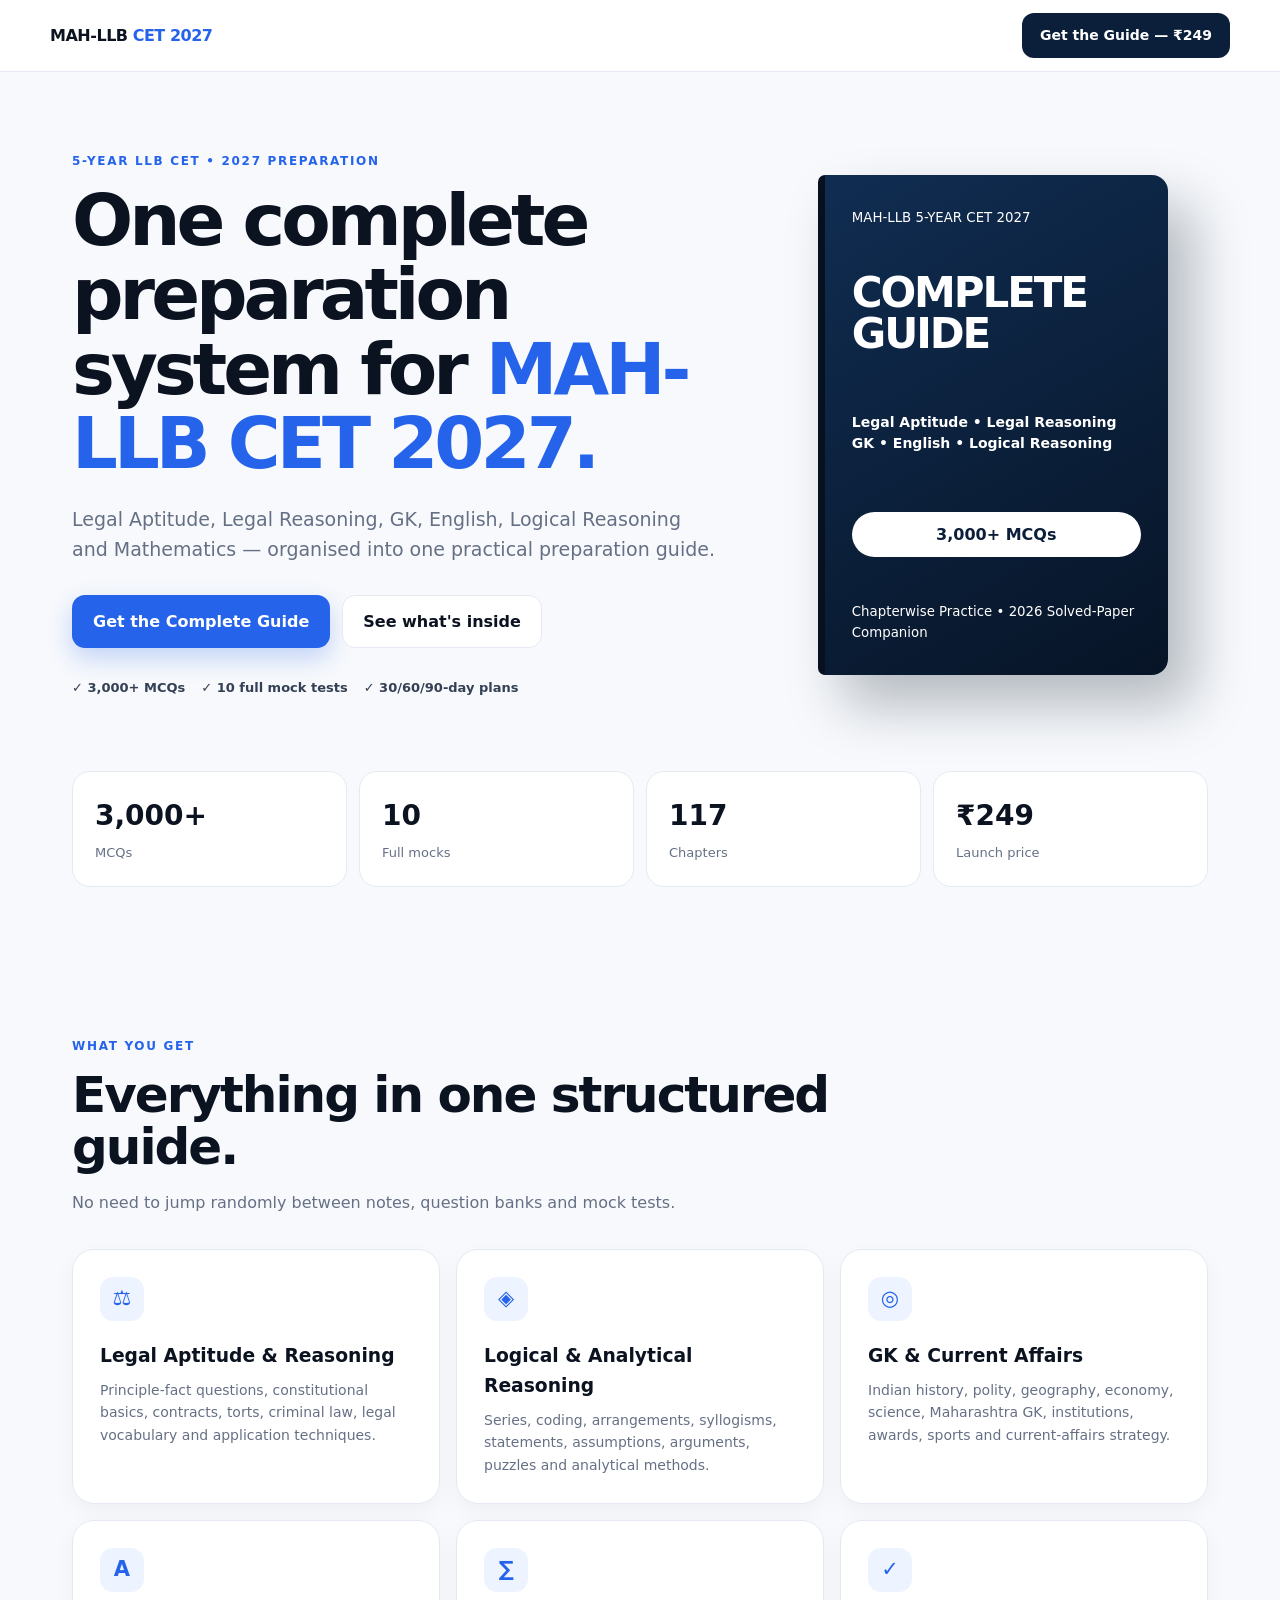
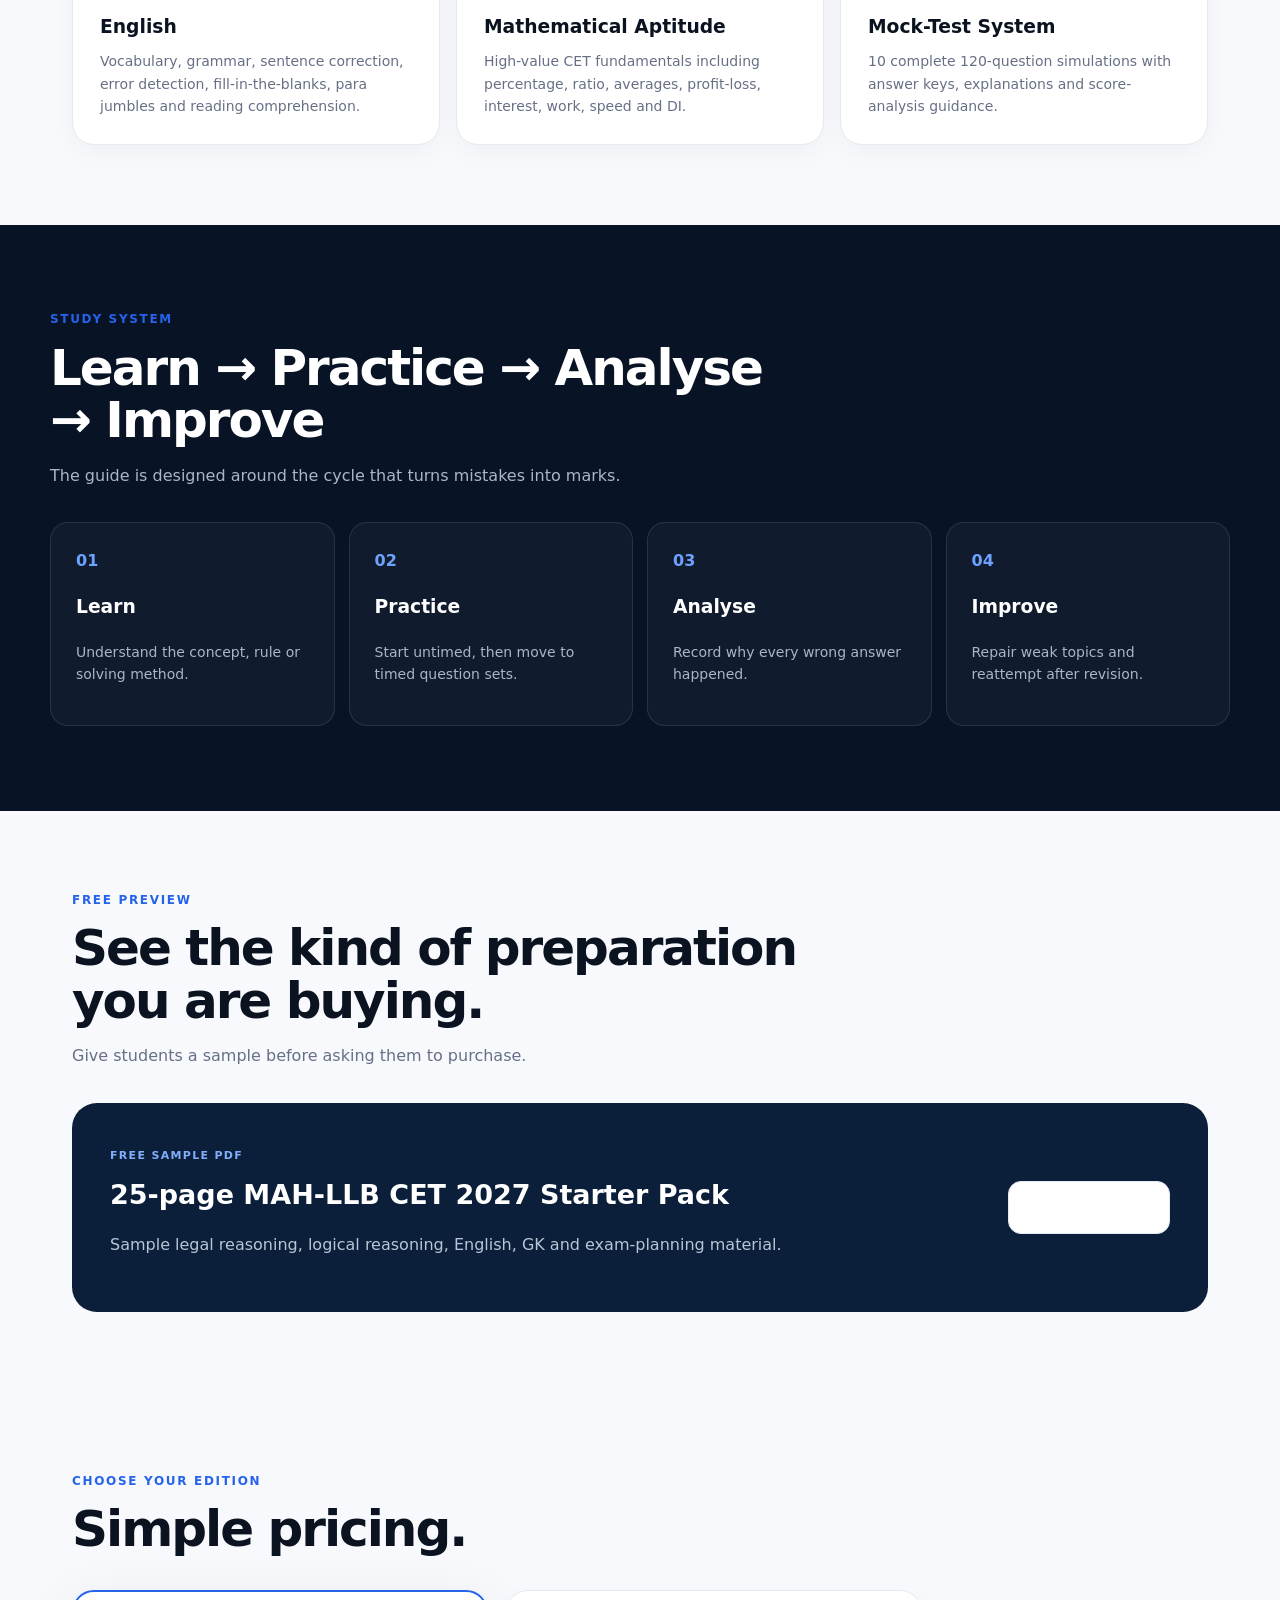
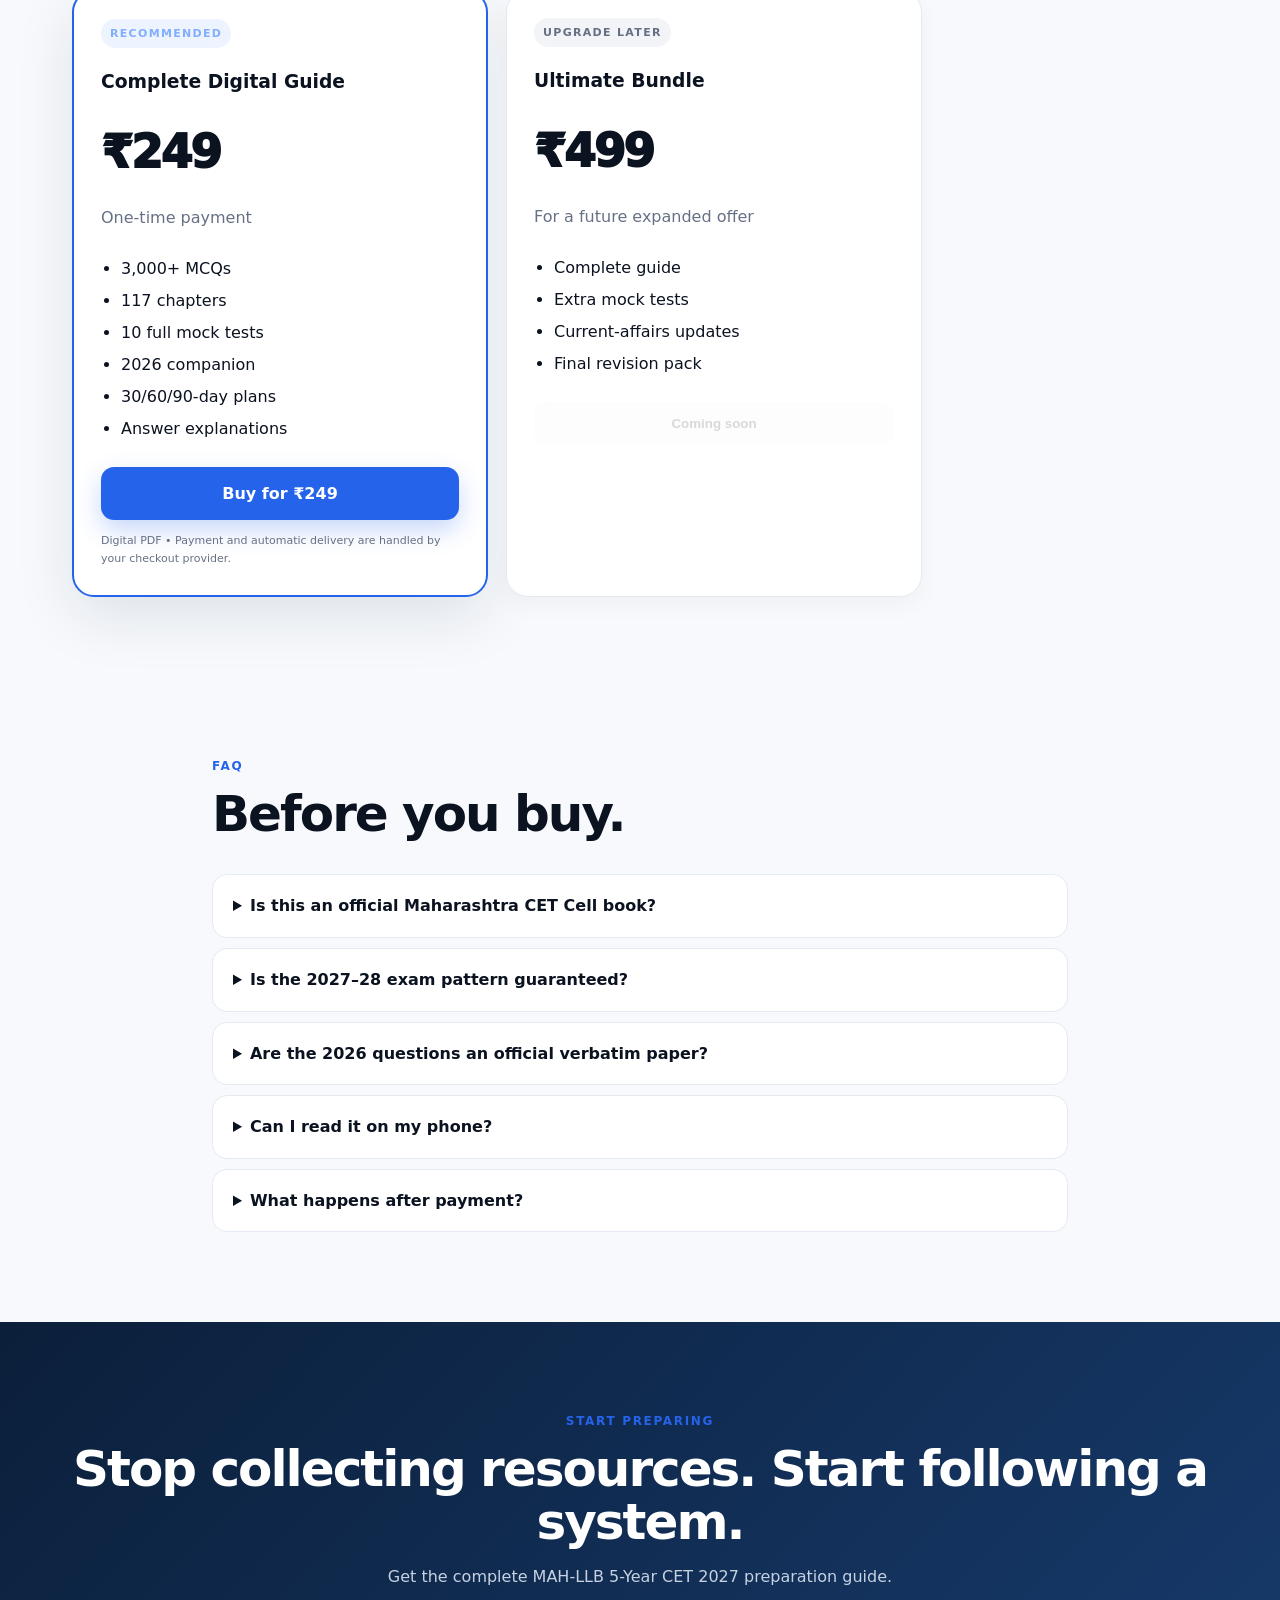
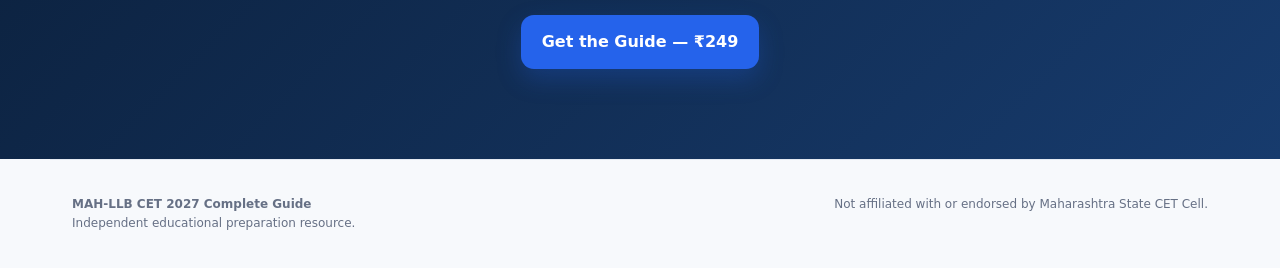
==== index.html @ 89634e78 "Add files via upload" ====
<!doctype html>
<html lang="en">
<head>
  <meta charset="utf-8">
  <meta name="viewport" content="width=device-width, initial-scale=1">
  <meta name="description" content="MAH-LLB 5-Year CET 2027 Complete Guide — 3,000+ MCQs, chapterwise practice, 2026 solved-paper companion and full mock tests.">
  <title>MAH-LLB CET 2027 Complete Guide | 3,000+ MCQs</title>
  <link rel="stylesheet" href="style.css">
</head>
<body>
  <header class="nav">
    <a class="brand" href="#top">MAH-LLB <span>CET 2027</span></a>
    <a class="nav-cta" href="#buy">Get the Guide — ₹249</a>
  </header>

  <main id="top">
    <section class="hero">
      <div class="hero-copy">
        <div class="eyebrow">5-YEAR LLB CET • 2027 PREPARATION</div>
        <h1>One complete preparation system for <span>MAH-LLB CET 2027.</span></h1>
        <p class="lead">Legal Aptitude, Legal Reasoning, GK, English, Logical Reasoning and Mathematics — organised into one practical preparation guide.</p>
        <div class="hero-actions">
          <a class="btn primary" href="#buy">Get the Complete Guide</a>
          <a class="btn secondary" href="#inside">See what's inside</a>
        </div>
        <div class="trust-row">
          <span>✓ 3,000+ MCQs</span>
          <span>✓ 10 full mock tests</span>
          <span>✓ 30/60/90-day plans</span>
        </div>
      </div>
      <div class="book-card" aria-label="Book preview">
        <div class="book-cover">
          <small>MAH-LLB 5-YEAR CET 2027</small>
          <strong>COMPLETE<br>GUIDE</strong>
          <p>Legal Aptitude • Legal Reasoning<br>GK • English • Logical Reasoning</p>
          <div class="cover-badge">3,000+ MCQs</div>
          <small>Chapterwise Practice • 2026 Solved-Paper Companion</small>
        </div>
      </div>
    </section>

    <section class="stats">
      <div><b>3,000+</b><span>MCQs</span></div>
      <div><b>10</b><span>Full mocks</span></div>
      <div><b>117</b><span>Chapters</span></div>
      <div><b>₹249</b><span>Launch price</span></div>
    </section>

    <section id="inside" class="section">
      <div class="section-head">
        <div class="eyebrow">WHAT YOU GET</div>
        <h2>Everything in one structured guide.</h2>
        <p>No need to jump randomly between notes, question banks and mock tests.</p>
      </div>
      <div class="grid">
        <article><div class="icon">⚖</div><h3>Legal Aptitude & Reasoning</h3><p>Principle-fact questions, constitutional basics, contracts, torts, criminal law, legal vocabulary and application techniques.</p></article>
        <article><div class="icon">◈</div><h3>Logical & Analytical Reasoning</h3><p>Series, coding, arrangements, syllogisms, statements, assumptions, arguments, puzzles and analytical methods.</p></article>
        <article><div class="icon">◎</div><h3>GK & Current Affairs</h3><p>Indian history, polity, geography, economy, science, Maharashtra GK, institutions, awards, sports and current-affairs strategy.</p></article>
        <article><div class="icon">A</div><h3>English</h3><p>Vocabulary, grammar, sentence correction, error detection, fill-in-the-blanks, para jumbles and reading comprehension.</p></article>
        <article><div class="icon">∑</div><h3>Mathematical Aptitude</h3><p>High-value CET fundamentals including percentage, ratio, averages, profit-loss, interest, work, speed and DI.</p></article>
        <article><div class="icon">✓</div><h3>Mock-Test System</h3><p>10 complete 120-question simulations with answer keys, explanations and score-analysis guidance.</p></article>
      </div>
    </section>

    <section class="dark-section">
      <div class="section-head">
        <div class="eyebrow">STUDY SYSTEM</div>
        <h2>Learn → Practice → Analyse → Improve</h2>
        <p>The guide is designed around the cycle that turns mistakes into marks.</p>
      </div>
      <div class="steps">
        <div><b>01</b><h3>Learn</h3><p>Understand the concept, rule or solving method.</p></div>
        <div><b>02</b><h3>Practice</h3><p>Start untimed, then move to timed question sets.</p></div>
        <div><b>03</b><h3>Analyse</h3><p>Record why every wrong answer happened.</p></div>
        <div><b>04</b><h3>Improve</h3><p>Repair weak topics and reattempt after revision.</p></div>
      </div>
    </section>

    <section class="section preview">
      <div class="section-head">
        <div class="eyebrow">FREE PREVIEW</div>
        <h2>See the kind of preparation you are buying.</h2>
        <p>Give students a sample before asking them to purchase.</p>
      </div>
      <div class="preview-box">
        <div>
          <span class="preview-label">FREE SAMPLE PDF</span>
          <h3>25-page MAH-LLB CET 2027 Starter Pack</h3>
          <p>Sample legal reasoning, logical reasoning, English, GK and exam-planning material.</p>
        </div>
        <a class="btn secondary" href="sample.html">Open Sample</a>
      </div>
    </section>

    <section class="section plans">
      <div class="section-head">
        <div class="eyebrow">CHOOSE YOUR EDITION</div>
        <h2>Simple pricing.</h2>
      </div>
      <div class="pricing">
        <article class="price-card featured">
          <span class="pill">RECOMMENDED</span>
          <h3>Complete Digital Guide</h3>
          <div class="price">₹249</div>
          <p class="muted">One-time payment</p>
          <ul>
            <li>3,000+ MCQs</li><li>117 chapters</li><li>10 full mock tests</li><li>2026 companion</li><li>30/60/90-day plans</li><li>Answer explanations</li>
          </ul>
          <a id="buy" class="btn primary wide" href="#" data-checkout>Buy for ₹249</a>
          <small>Digital PDF • Payment and automatic delivery are handled by your checkout provider.</small>
        </article>
        <article class="price-card">
          <span class="pill subtle">UPGRADE LATER</span>
          <h3>Ultimate Bundle</h3>
          <div class="price">₹499</div>
          <p class="muted">For a future expanded offer</p>
          <ul><li>Complete guide</li><li>Extra mock tests</li><li>Current-affairs updates</li><li>Final revision pack</li></ul>
          <button class="btn disabled wide" disabled>Coming soon</button>
        </article>
      </div>
    </section>

    <section class="section faq">
      <div class="section-head"><div class="eyebrow">FAQ</div><h2>Before you buy.</h2></div>
      <details><summary>Is this an official Maharashtra CET Cell book?</summary><p>No. It is an independent preparation resource and must not be represented as an official CET Cell publication.</p></details>
      <details><summary>Is the 2027–28 exam pattern guaranteed?</summary><p>No. The guide uses the latest verified 2026–27 brochure as its baseline. Students should verify the official 2027–28 brochure when released.</p></details>
      <details><summary>Are the 2026 questions an official verbatim paper?</summary><p>No. The companion is clearly labelled as reconstructed/original practice material and should not be marketed as an official verbatim paper.</p></details>
      <details><summary>Can I read it on my phone?</summary><p>Yes. The PDF is designed for A4 printing while using readable typography for mobile PDF viewers.</p></details>
      <details><summary>What happens after payment?</summary><p>Your checkout provider should automatically show or email the digital download. Configure the payment link before launch.</p></details>
    </section>

    <section class="final-cta">
      <div class="eyebrow">START PREPARING</div>
      <h2>Stop collecting resources. Start following a system.</h2>
      <p>Get the complete MAH-LLB 5-Year CET 2027 preparation guide.</p>
      <a class="btn primary" href="#buy">Get the Guide — ₹249</a>
    </section>
  </main>

  <footer>
    <div><strong>MAH-LLB CET 2027 Complete Guide</strong><br><span>Independent educational preparation resource.</span></div>
    <div>Not affiliated with or endorsed by Maharashtra State CET Cell.</div>
  </footer>

  <script src="script.js"></script>
</body>
</html>
---- style.css ----
:root{
  --bg:#f7f9fc;--card:#fff;--ink:#0b1220;--muted:#667085;--navy:#0b1f3a;
  --blue:#2563eb;--blue2:#1d4ed8;--line:#e5eaf2;--soft:#eef4ff;--dark:#081426;
  --shadow:0 20px 60px rgba(12,31,58,.10);--radius:22px;
}
*{box-sizing:border-box}html{scroll-behavior:smooth}body{margin:0;font-family:Inter,ui-sans-serif,system-ui,-apple-system,Segoe UI,Roboto,Arial,sans-serif;color:var(--ink);background:var(--bg);line-height:1.6}
a{text-decoration:none;color:inherit}.nav{height:72px;padding:0 max(22px,calc((100% - 1180px)/2));display:flex;align-items:center;justify-content:space-between;background:rgba(255,255,255,.92);border-bottom:1px solid var(--line);position:sticky;top:0;z-index:20;backdrop-filter:blur(12px)}
.brand{font-weight:900;letter-spacing:-.03em}.brand span{color:var(--blue)}.nav-cta{background:var(--navy);color:#fff;padding:11px 18px;border-radius:12px;font-weight:800;font-size:14px}
.hero{max-width:1180px;margin:auto;padding:80px 22px 72px;display:grid;grid-template-columns:1.2fr .8fr;gap:60px;align-items:center}.eyebrow{font-size:12px;font-weight:900;letter-spacing:.14em;color:var(--blue);margin-bottom:12px}.hero h1{font-size:clamp(42px,6vw,72px);line-height:1.03;letter-spacing:-.055em;margin:0 0 24px}.hero h1 span{color:var(--blue)}.lead{font-size:19px;color:var(--muted);max-width:680px}.hero-actions{display:flex;gap:12px;flex-wrap:wrap;margin:30px 0}.btn{display:inline-flex;justify-content:center;align-items:center;border-radius:13px;padding:13px 20px;font-weight:900;border:1px solid transparent;cursor:pointer}.primary{background:var(--blue);color:#fff;box-shadow:0 10px 25px rgba(37,99,235,.25)}.primary:hover{background:var(--blue2)}.secondary{background:#fff;border-color:var(--line)}.wide{width:100%}.disabled{opacity:.5;cursor:not-allowed}.trust-row{display:flex;gap:16px;flex-wrap:wrap;font-size:13px;color:#344054;font-weight:700}
.book-card{display:flex;justify-content:center}.book-cover{width:min(350px,80vw);aspect-ratio:.70;background:linear-gradient(150deg,#102d52,#071426);color:#fff;border-radius:7px 16px 16px 7px;box-shadow:25px 30px 55px rgba(8,20,38,.28);padding:32px 27px;display:flex;flex-direction:column;justify-content:space-between;min-height:490px;border-left:7px solid #06101f}.book-cover strong{font-size:42px;line-height:.98;letter-spacing:-.05em}.book-cover p{font-weight:700;font-size:14px;line-height:1.5}.cover-badge{background:#fff;color:#0b1f3a;border-radius:99px;padding:10px 14px;font-weight:900;text-align:center}
.stats{max-width:1180px;margin:0 auto 70px;padding:0 22px;display:grid;grid-template-columns:repeat(4,1fr);gap:12px}.stats div{background:#fff;border:1px solid var(--line);padding:22px;border-radius:18px}.stats b{display:block;font-size:28px}.stats span{color:var(--muted);font-size:13px}
.section{max-width:1180px;margin:auto;padding:80px 22px}.section-head{max-width:760px;margin-bottom:34px}.section h2,.dark-section h2,.final-cta h2{font-size:clamp(32px,4vw,50px);line-height:1.05;letter-spacing:-.04em;margin:0 0 12px}.section-head p{color:var(--muted)}.grid{display:grid;grid-template-columns:repeat(3,1fr);gap:16px}.grid article,.price-card,.sample-card{background:var(--card);border:1px solid var(--line);border-radius:var(--radius);padding:27px;box-shadow:0 8px 25px rgba(15,23,42,.04)}.icon{width:44px;height:44px;border-radius:13px;background:var(--soft);display:grid;place-items:center;color:var(--blue);font-weight:900;font-size:21px;margin-bottom:20px}.grid h3{margin:0 0 8px}.grid p{margin:0;color:var(--muted);font-size:14px}
.dark-section{background:var(--dark);color:#fff;padding:85px max(22px,calc((100% - 1180px)/2))}.dark-section .section-head{max-width:720px}.dark-section .section-head p{color:#aab6c8}.steps{display:grid;grid-template-columns:repeat(4,1fr);gap:14px}.steps div{border:1px solid rgba(255,255,255,.1);border-radius:18px;padding:25px;background:rgba(255,255,255,.035)}.steps b{color:#6ea2ff}.steps p{color:#aab6c8;font-size:14px}
.preview-box{background:var(--navy);color:#fff;border-radius:25px;padding:38px;display:flex;align-items:center;justify-content:space-between;gap:25px}.preview-box p{color:#b9c5d6}.preview-label,.pill{font-size:11px;font-weight:900;letter-spacing:.12em;color:#82aefc}.preview-box h3{font-size:27px;margin:7px 0}
.pricing{display:grid;grid-template-columns:1fr 1fr;gap:18px;max-width:850px}.price-card{position:relative}.price-card.featured{border:2px solid var(--blue);box-shadow:var(--shadow)}.pill{display:inline-block;background:var(--soft);padding:6px 9px;border-radius:99px}.pill.subtle{color:var(--muted);background:#f2f4f7}.price{font-size:46px;font-weight:950;letter-spacing:-.05em;margin:10px 0}.muted{color:var(--muted)}.price-card ul{padding-left:20px;line-height:2;margin:22px 0}.price-card small{display:block;color:var(--muted);margin-top:12px;font-size:11px}
.faq{max-width:900px}.faq details{background:#fff;border:1px solid var(--line);border-radius:15px;margin:10px 0;padding:18px 20px}.faq summary{cursor:pointer;font-weight:800}.faq details p{color:var(--muted)}
.final-cta{background:linear-gradient(135deg,#0b1f3a,#173b6d);color:#fff;text-align:center;padding:90px 22px}.final-cta p{color:#c6d2e2;margin-bottom:25px}
footer{max-width:1180px;margin:auto;padding:35px 22px;display:flex;justify-content:space-between;gap:25px;color:var(--muted);font-size:12px;border-top:1px solid var(--line)}
.sample-page{max-width:900px;margin:auto;padding:70px 22px}.sample-card{margin:20px 0}.sample-card h2{margin-top:0}
@media(max-width:850px){.hero{grid-template-columns:1fr;padding-top:55px}.book-card{order:-1}.grid{grid-template-columns:1fr 1fr}.steps{grid-template-columns:1fr 1fr}.stats{grid-template-columns:1fr 1fr}.pricing{grid-template-columns:1fr}.preview-box{display:block}.preview-box .btn{margin-top:15px}footer{display:block}footer div+div{margin-top:12px}}
@media(max-width:560px){.nav{height:64px}.nav-cta{font-size:12px;padding:9px 12px}.hero h1{font-size:43px}.grid,.steps{grid-template-columns:1fr}.stats{grid-template-columns:1fr 1fr}.book-cover{min-height:420px}.book-cover strong{font-size:34px}.section,.hero{padding-left:17px;padding-right:17px}}
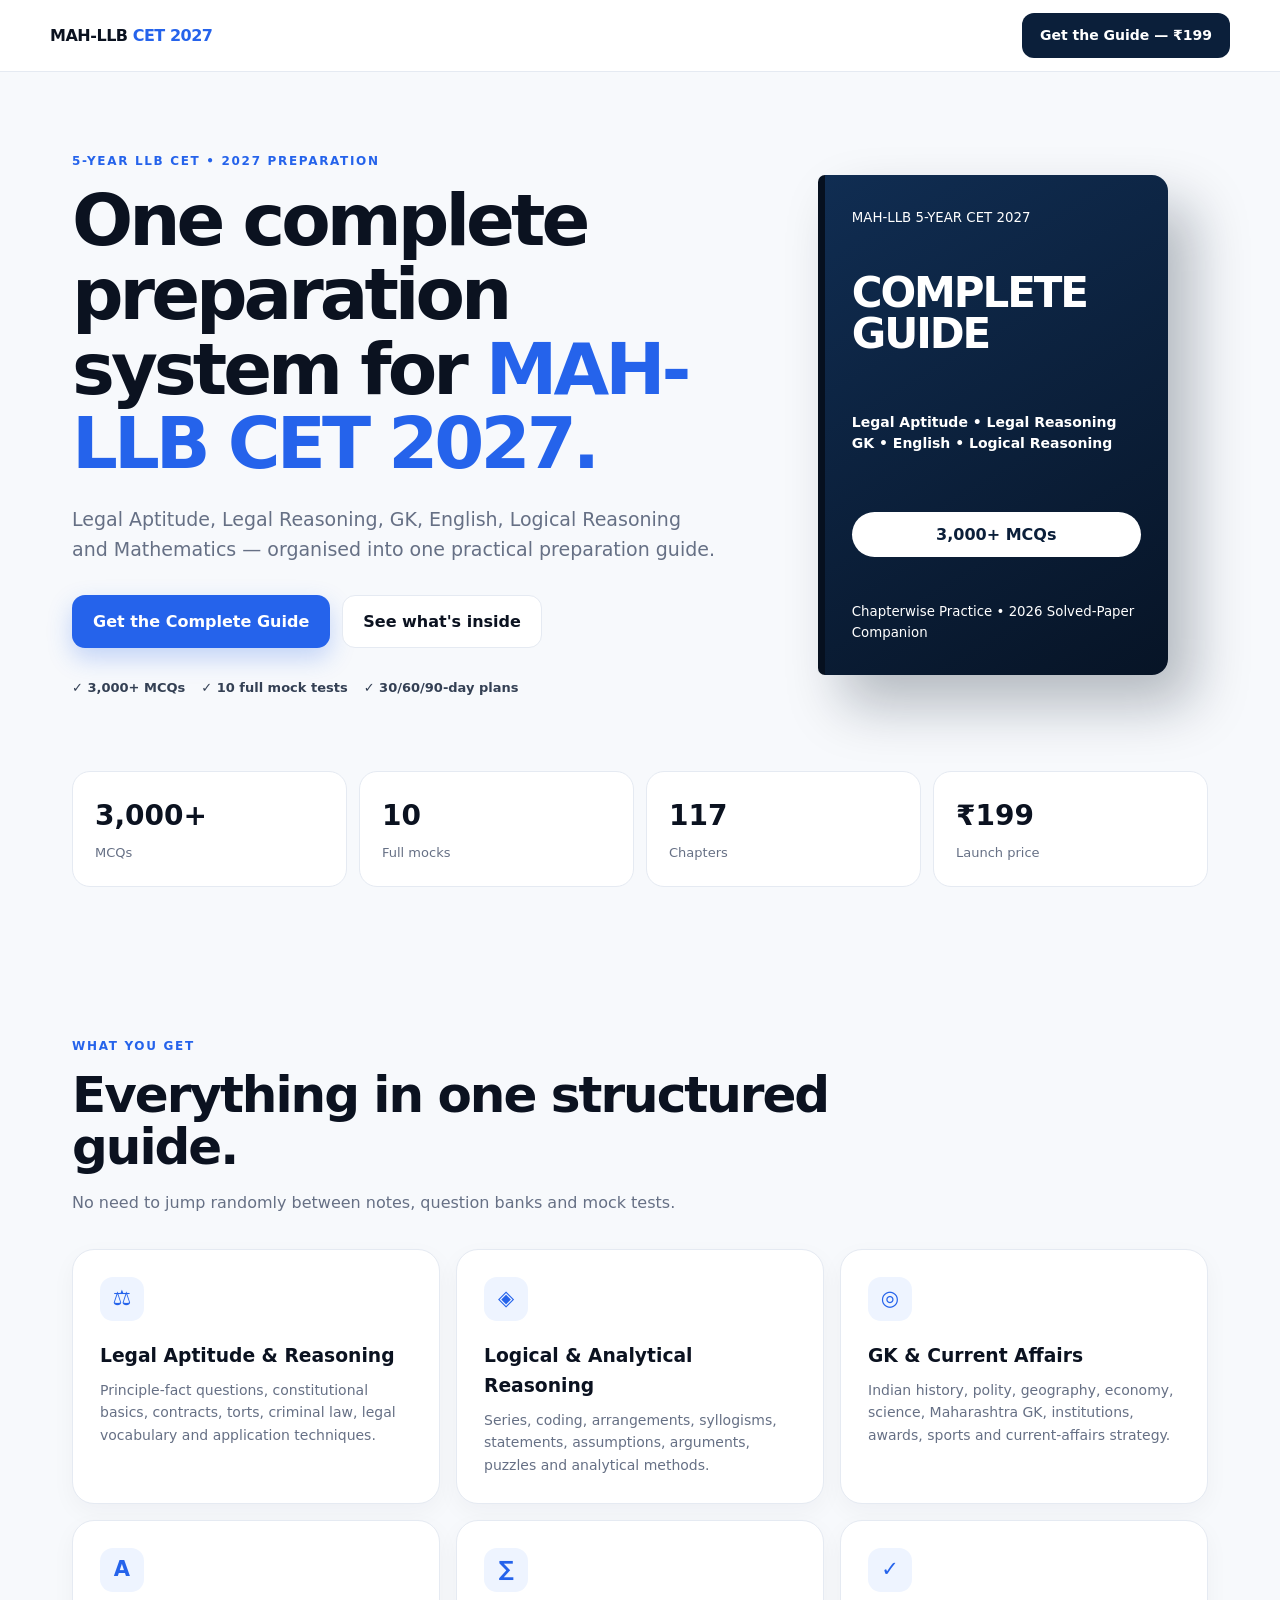
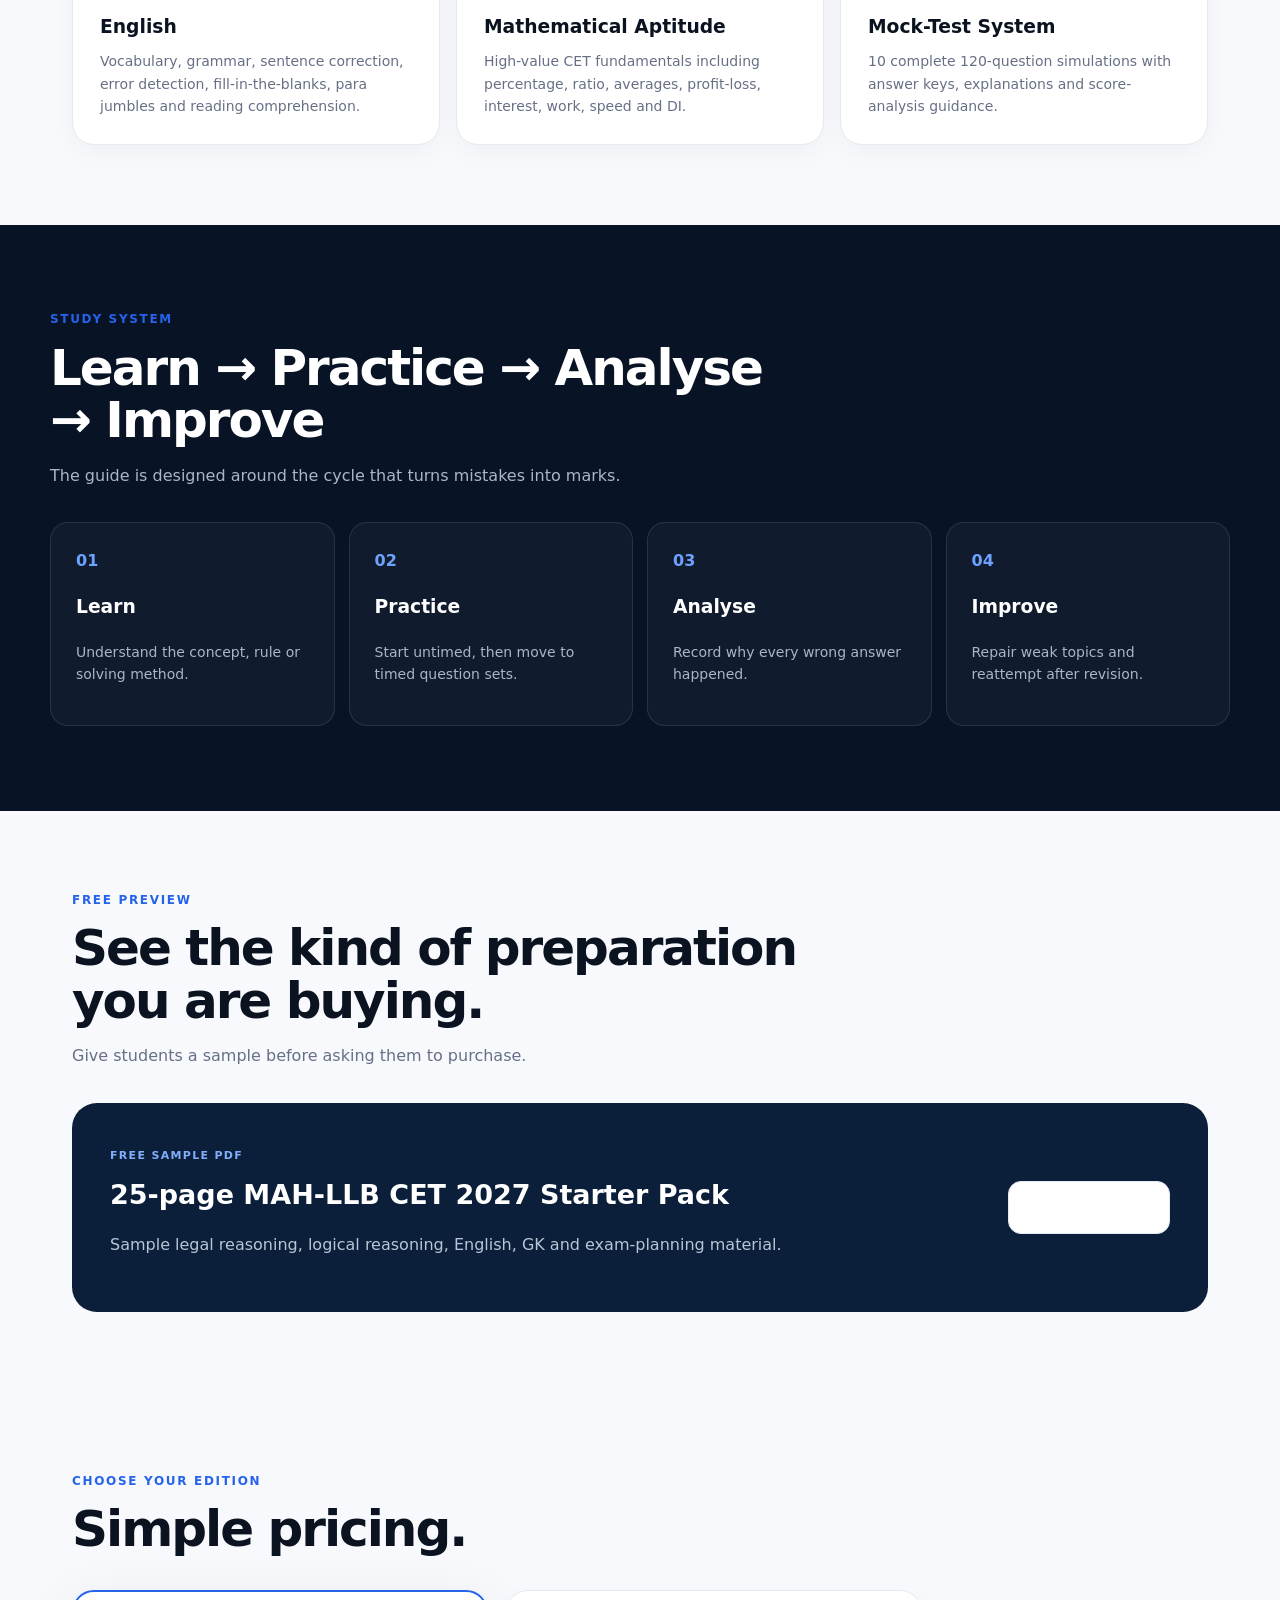
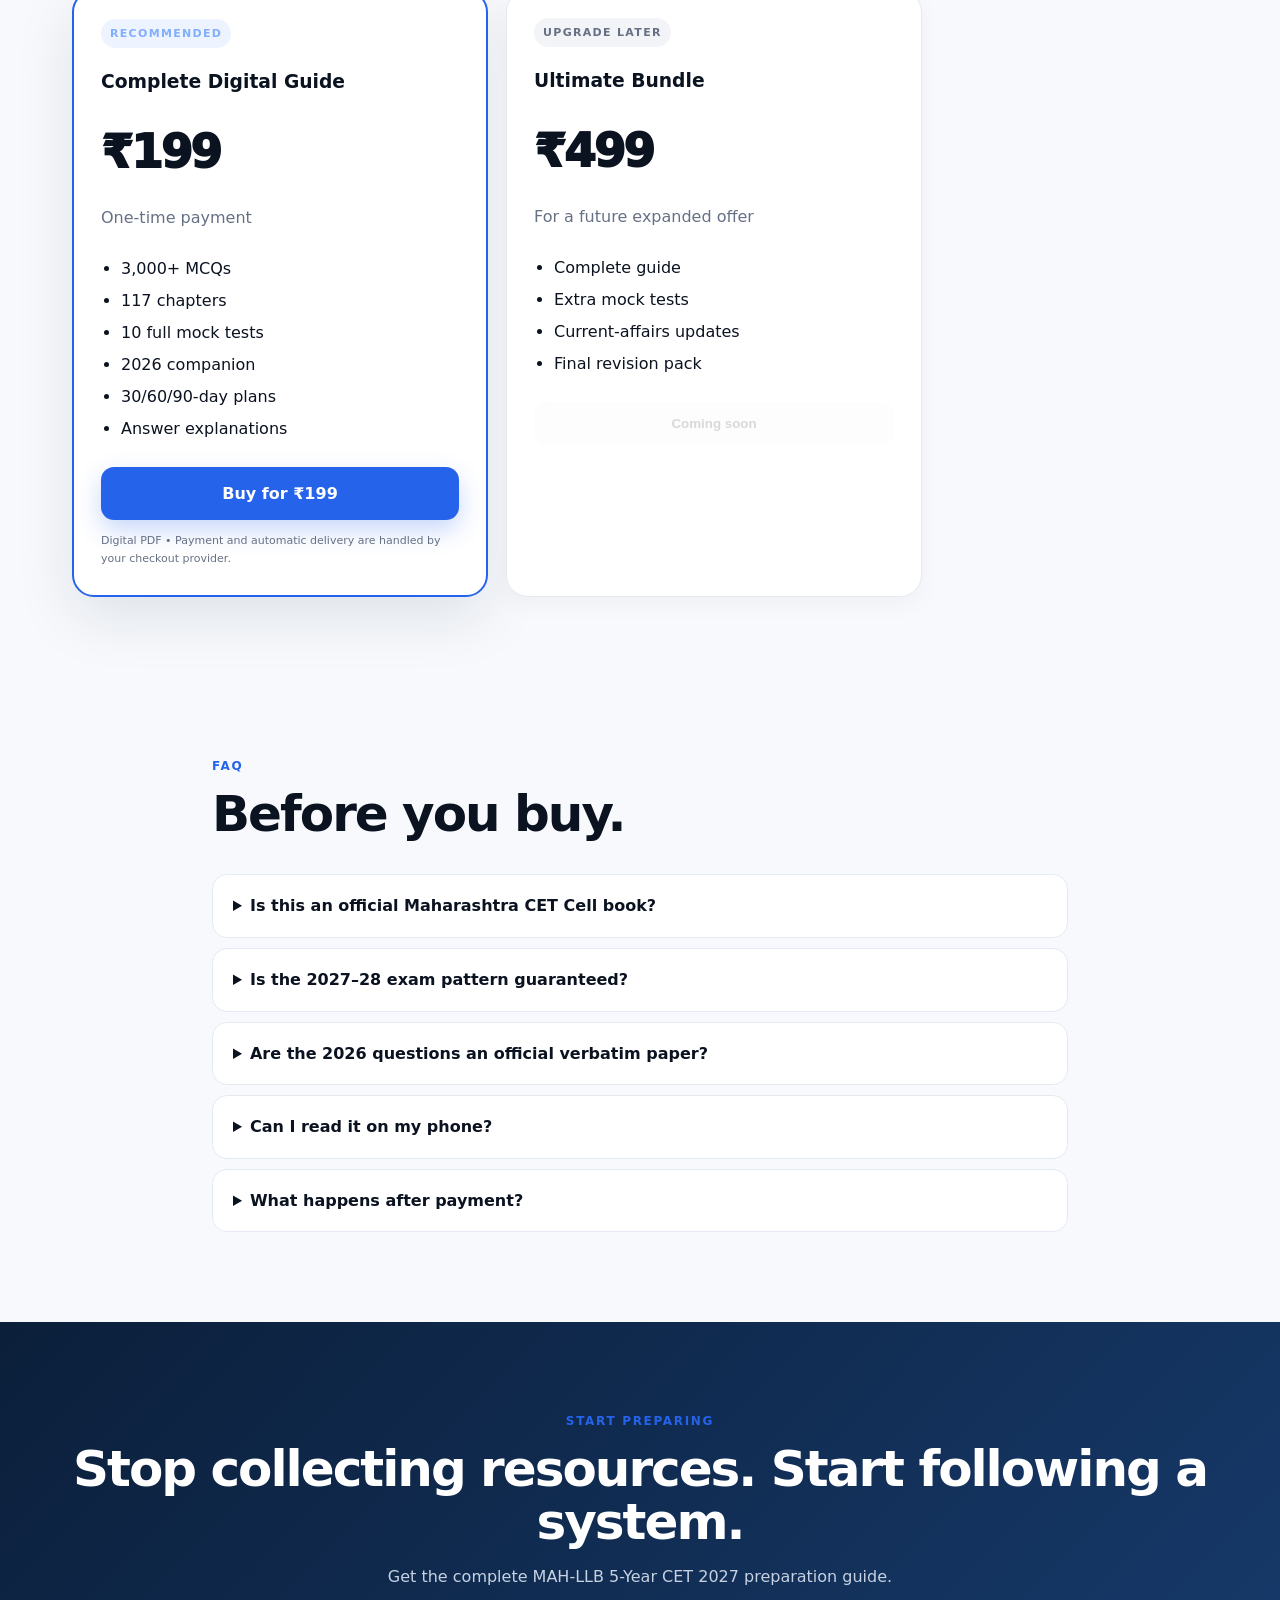
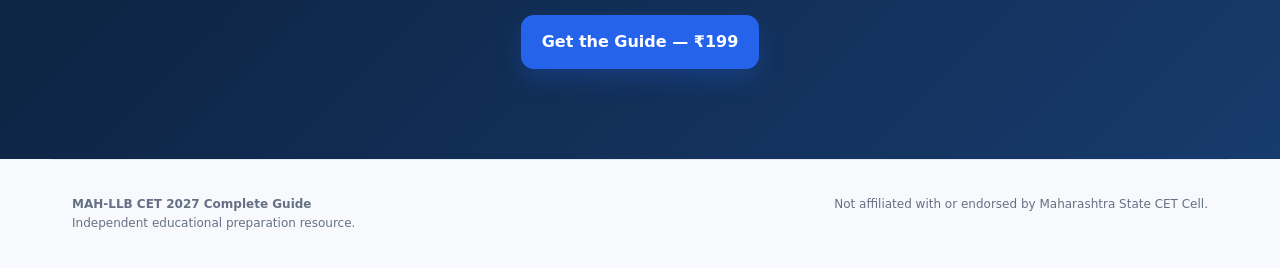
==== commit 98f9c7f0: "Add files via upload" ====
--- a/index.html
+++ b/index.html
@@ -10,7 +10,7 @@
 <body>
   <header class="nav">
     <a class="brand" href="#top">MAH-LLB <span>CET 2027</span></a>
-    <a class="nav-cta" href="#buy">Get the Guide — ₹249</a>
+    <a class="nav-cta" href="#buy">Get the Guide — ₹199</a>
   </header>
 
   <main id="top">
@@ -44,7 +44,7 @@
       <div><b>3,000+</b><span>MCQs</span></div>
       <div><b>10</b><span>Full mocks</span></div>
       <div><b>117</b><span>Chapters</span></div>
-      <div><b>₹249</b><span>Launch price</span></div>
+      <div><b>₹199</b><span>Launch price</span></div>
     </section>
 
     <section id="inside" class="section">
@@ -102,12 +102,12 @@
         <article class="price-card featured">
           <span class="pill">RECOMMENDED</span>
           <h3>Complete Digital Guide</h3>
-          <div class="price">₹249</div>
+          <div class="price">₹199</div>
           <p class="muted">One-time payment</p>
           <ul>
             <li>3,000+ MCQs</li><li>117 chapters</li><li>10 full mock tests</li><li>2026 companion</li><li>30/60/90-day plans</li><li>Answer explanations</li>
           </ul>
-          <a id="buy" class="btn primary wide" href="#" data-checkout>Buy for ₹249</a>
+          <a id="buy" class="btn primary wide" href="#" data-checkout>Buy for ₹199</a>
           <small>Digital PDF • Payment and automatic delivery are handled by your checkout provider.</small>
         </article>
         <article class="price-card">
@@ -134,7 +134,7 @@
       <div class="eyebrow">START PREPARING</div>
       <h2>Stop collecting resources. Start following a system.</h2>
       <p>Get the complete MAH-LLB 5-Year CET 2027 preparation guide.</p>
-      <a class="btn primary" href="#buy">Get the Guide — ₹249</a>
+      <a class="btn primary" href="#buy">Get the Guide — ₹199</a>
     </section>
   </main>
 
